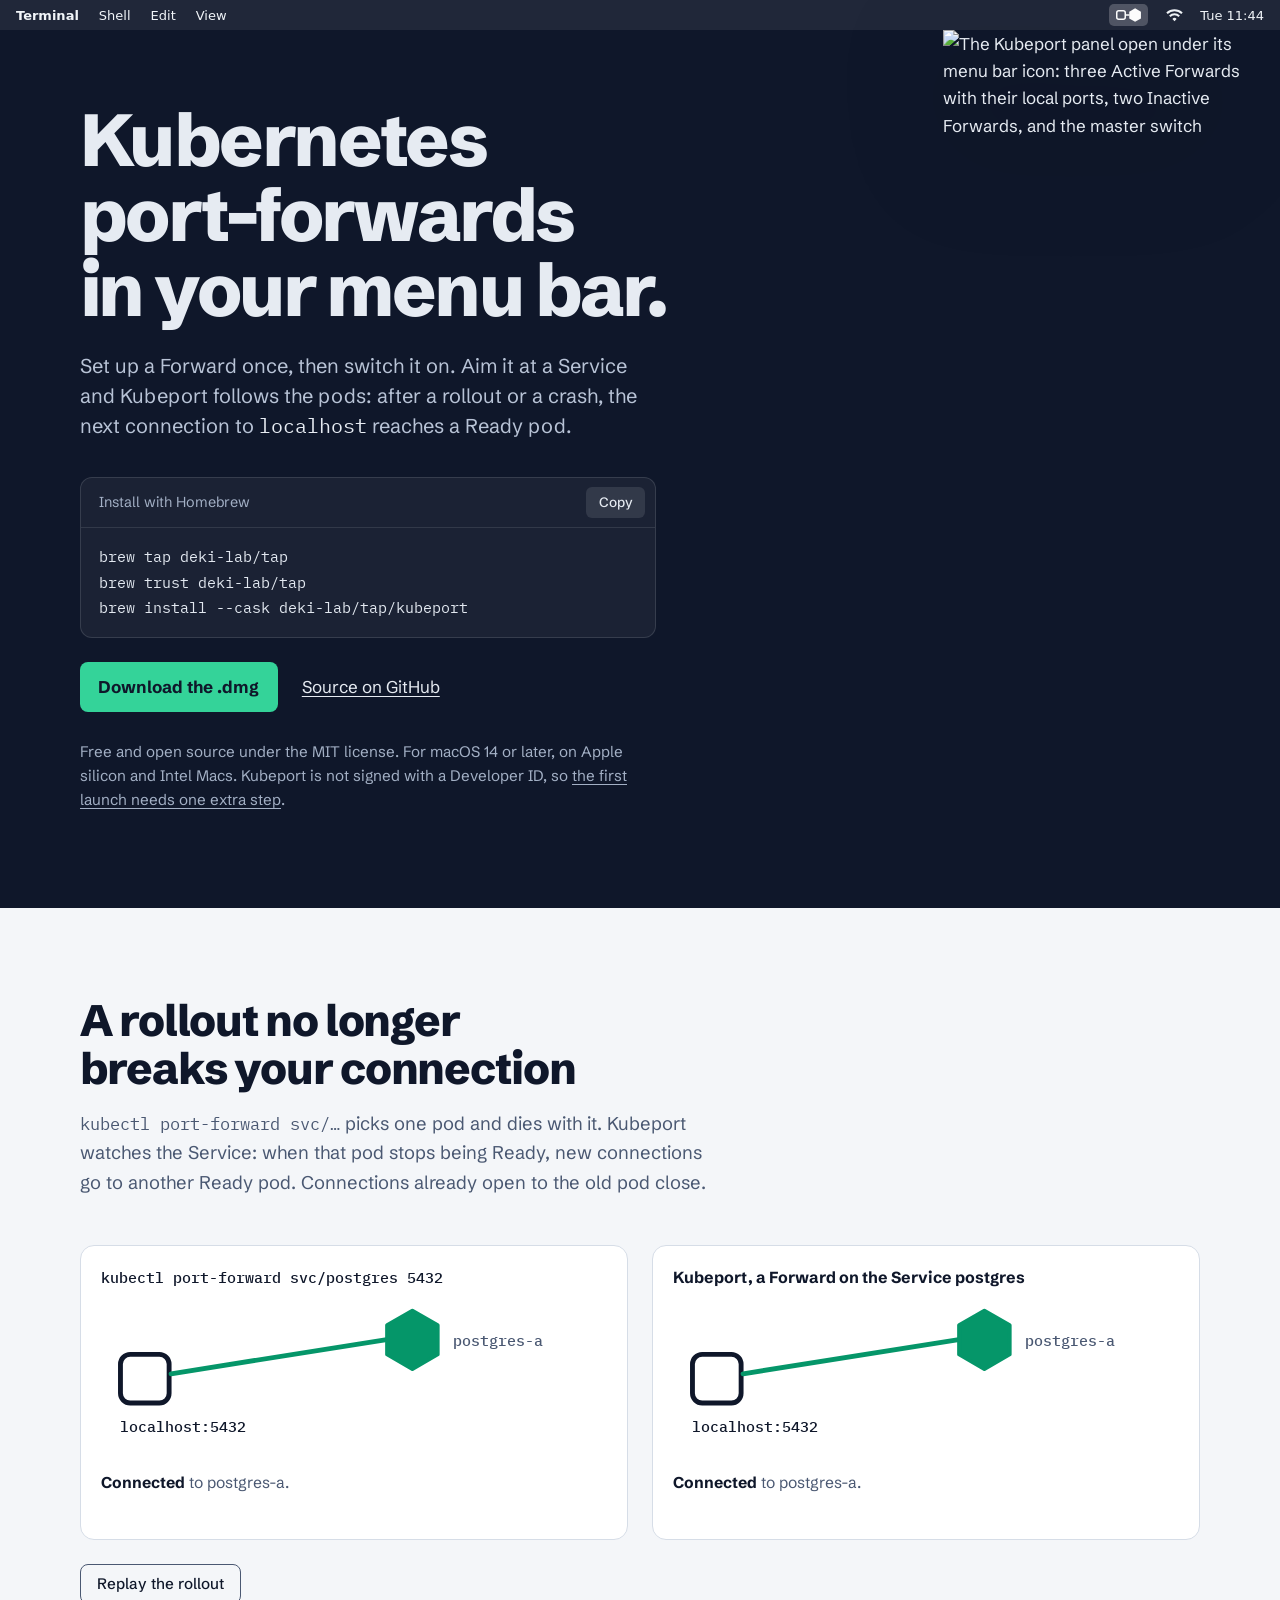
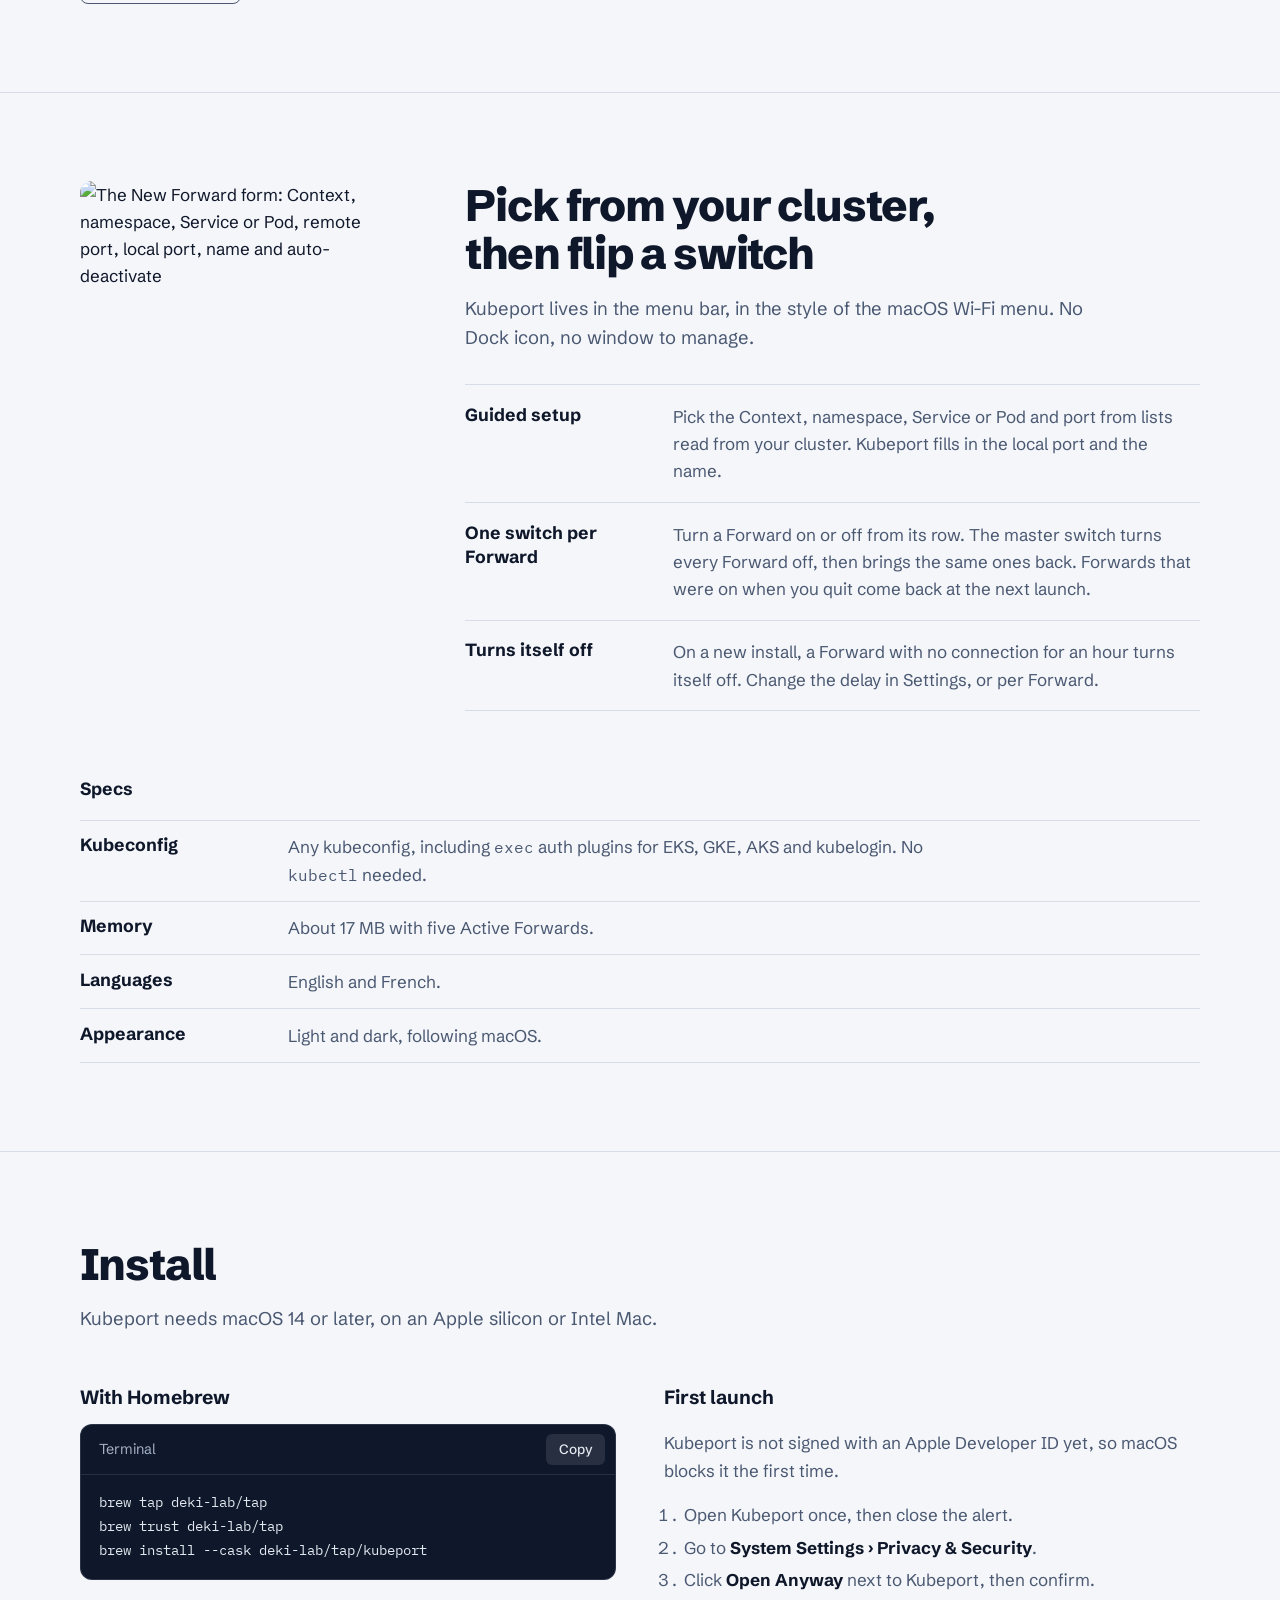
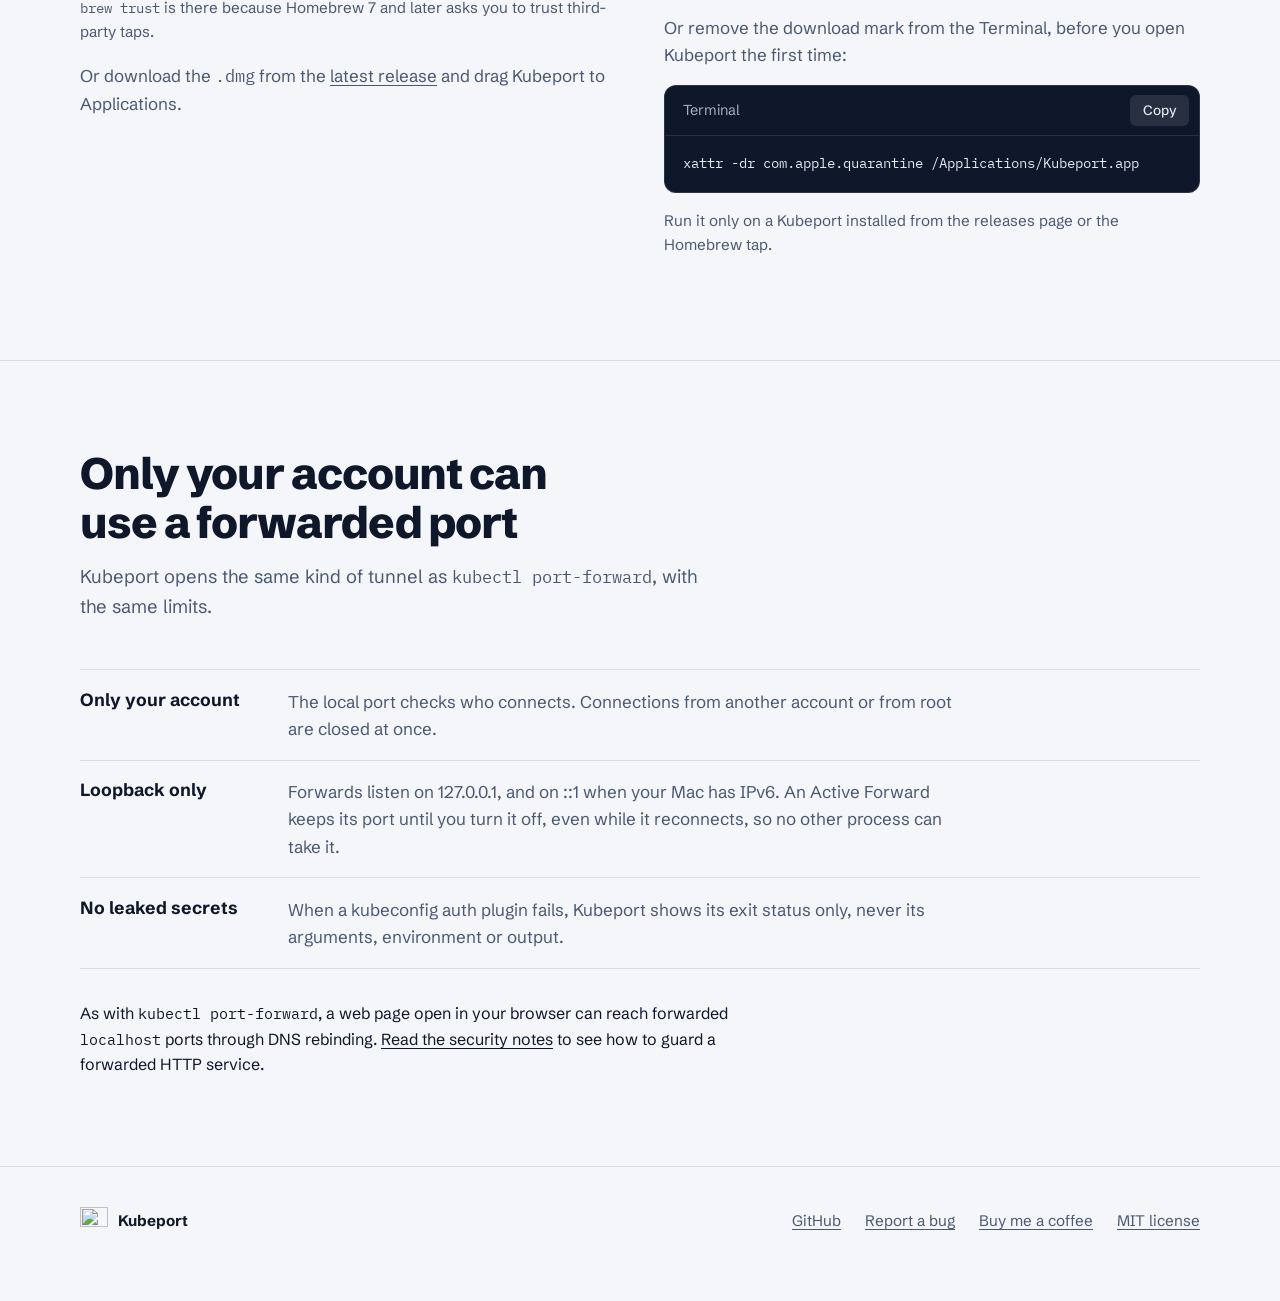
==== site/index.html @ f3df7047 "docs: add a GitHub Pages site that presents Kubeport site/index.html is a single static page: a Mac " ====
<!doctype html>
<html lang="en">
<head>
<meta charset="utf-8">
<meta name="viewport" content="width=device-width, initial-scale=1">
<title>Kubeport: Kubernetes port-forwards in your macOS menu bar</title>
<meta name="description" content="Kubernetes port-forwards from the macOS menu bar. Set up a Forward once, turn it on with a switch. It follows the pods behind a Service through rollouts and turns itself off when idle.">
<meta name="color-scheme" content="light dark">
<link rel="canonical" href="https://deki-lab.github.io/Kubeport/">
<meta property="og:type" content="website">
<meta property="og:title" content="Kubeport: Kubernetes port-forwards in your macOS menu bar">
<meta property="og:description" content="Set up a Forward once, turn it on with a switch. It follows the pods behind a Service through rollouts. Free and open source.">
<meta property="og:image" content="https://deki-lab.github.io/Kubeport/assets/panel.png">
<meta property="og:image:alt" content="The Kubeport panel with three Active Forwards">
<meta property="og:url" content="https://deki-lab.github.io/Kubeport/">
<meta name="twitter:card" content="summary">
<link rel="icon" href="assets/AppIcon.svg" type="image/svg+xml">
<link rel="preconnect" href="https://fonts.googleapis.com">
<link rel="preconnect" href="https://fonts.gstatic.com" crossorigin>
<link href="https://fonts.googleapis.com/css2?family=IBM+Plex+Mono:wght@400;500&family=Schibsted+Grotesk:wght@400;500;700;800&display=swap" rel="stylesheet">
<style>
:root {
  --navy: #0F172A;
  --navy-2: #1B2540;
  --paper: #F4F6F9;
  --surface: #FFFFFF;
  --ink: #0F172A;
  --muted: #4A5872;
  --line: #D6DDE7;
  --mint: #34D399;
  --ok: #059669;        /* connected, 3.8:1 on white */
  --focus: #047857;     /* focus ring on the light page */
  --amber: #A16207;
  --alert: #D1343A;
  --code-bg: #0F172A;
  --code-ink: #E2E8F0;
  --sans: "Schibsted Grotesk", system-ui, sans-serif;
  --mono: "IBM Plex Mono", ui-monospace, monospace;
  --system: -apple-system, BlinkMacSystemFont, "SF Pro Text", system-ui, sans-serif;
  color-scheme: light;
}
@media (prefers-color-scheme: dark) {
  :root {
    --paper: #0B1220;
    --surface: #131C30;
    --ink: #E6EBF2;
    --muted: #9AA8BE;
    --line: #26324A;
    --ok: #34D399;
    --focus: #34D399;
    --amber: #E3AE2D;
    --alert: #F26A6F;
    --code-bg: #060B16;
    color-scheme: dark;
  }
  /* The desktop stays a shade lighter than the page below it. */
  .desktop { background: var(--navy-2); }
}

* { box-sizing: border-box; }
html { -webkit-text-size-adjust: 100%; }
body {
  margin: 0;
  background: var(--paper);
  color: var(--ink);
  font: 400 1.0625rem/1.6 var(--sans);
}
img { max-width: 100%; height: auto; display: block; }
a { color: inherit; text-underline-offset: 0.18em; }
a:hover { text-decoration-thickness: 2px; }
:focus-visible { outline: 2px solid var(--focus); outline-offset: 3px; border-radius: 4px; }
.wrap { width: min(1120px, 100% - 2rem); margin-inline: auto; }
code, pre { font-family: var(--mono); }
.nowrap { white-space: nowrap; }
.sr { position: absolute; width: 1px; height: 1px; overflow: hidden; clip-path: inset(50%); white-space: nowrap; }

/* Hero: a Mac desktop in dark mode, with Kubeport open in the menu bar. */
.desktop {
  background: var(--navy);
  color: #E6EBF2;
  overflow: hidden;
}
.desktop :focus-visible { outline-color: var(--mint); }
.menubar {
  display: flex;
  justify-content: flex-end;
  align-items: center;
  gap: 1.1rem;
  height: 30px;
  padding-inline: 1rem;
  background: rgba(255, 255, 255, 0.07);
  font: 500 13px/1 var(--system);
  color: #F1F5F9;
}
.menubar .app { margin-right: auto; display: flex; gap: 1.25rem; }
.menubar .app b { font-weight: 700; }
.menubar svg { display: block; }
.menubar .open {
  background: rgba(255, 255, 255, 0.22);
  border-radius: 5px;
  padding: 3px 6px;
}
.hero {
  display: grid;
  grid-template-columns: minmax(0, 1fr) minmax(0, 340px);
  gap: 3rem;
  padding-block: 4.5rem 5rem;
  align-items: start;
}
.hero h1 {
  font-weight: 800;
  font-size: clamp(2.6rem, 6vw, 4.6rem);
  line-height: 1.02;
  letter-spacing: -0.035em;
  margin: 0 0 1.5rem;
  text-wrap: balance;
}
.hero .lede {
  text-wrap: pretty;
  font-size: 1.25rem;
  line-height: 1.5;
  color: #B8C3D6;
  max-width: 36rem;
  margin: 0 0 2.25rem;
}
.hero .lede code { color: #E6EBF2; }
.hero .panel {
  margin-top: -4.5rem; /* hangs from the menu bar */
  margin-right: calc((100vw - min(1120px, 100vw - 2rem)) / -2 + 1rem);
  justify-self: end;
  width: 321px;
  filter: drop-shadow(0 24px 48px rgba(0, 0, 0, 0.55));
}
.install {
  background: rgba(255, 255, 255, 0.05);
  border: 1px solid rgba(255, 255, 255, 0.12);
  border-radius: 12px;
  max-width: 36rem;
  color: var(--code-ink);
}
.install pre {
  margin: 0;
  padding: 1rem 1.1rem;
  font-size: 0.92rem;
  line-height: 1.75;
  overflow-x: auto;
}
.install .bar {
  display: flex;
  justify-content: space-between;
  align-items: center;
  padding: 0.55rem 0.6rem 0.55rem 1.1rem;
  border-bottom: 1px solid rgba(255, 255, 255, 0.1);
  font-size: 0.9rem;
  color: #A3B0C5;
}
button.copy {
  font: 500 0.85rem/1 var(--sans);
  color: #E6EBF2;
  background: rgba(255, 255, 255, 0.1);
  border: 0;
  border-radius: 6px;
  padding: 0.55rem 0.8rem;
  cursor: pointer;
}
button.copy:hover { background: rgba(255, 255, 255, 0.18); }
.actions { display: flex; flex-wrap: wrap; gap: 0.75rem 1.5rem; margin-top: 1.5rem; align-items: center; }
.button {
  display: inline-block;
  background: var(--mint);
  color: var(--navy);
  font-weight: 700;
  text-decoration: none;
  padding: 0.7rem 1.15rem;
  border-radius: 8px;
}
.button:hover { background: #5EE0B0; }
.hero .meta { color: #A3B0C5; font-size: 0.95rem; margin-top: 1.75rem; max-width: 36rem; }

/* Sections */
section { padding-block: 5.5rem; }
section + section { border-top: 1px solid var(--line); }
h2 {
  font-weight: 800;
  font-size: clamp(1.9rem, 3.6vw, 2.75rem);
  line-height: 1.1;
  letter-spacing: -0.025em;
  margin: 0 0 1rem;
  max-width: 22ch;
  text-wrap: balance;
}
.intro { text-wrap: pretty; color: var(--muted); font-size: 1.15rem; max-width: 40rem; margin: 0 0 3rem; }
.intro code, .note code, .facts code { font-size: 0.92em; }

/* Rollout: kubectl next to Kubeport, on the app icon's drawing. */
.lanes { display: grid; grid-template-columns: repeat(2, minmax(0, 1fr)); gap: 1.5rem; }
.lane {
  margin: 0;
  background: var(--surface);
  border: 1px solid var(--line);
  border-radius: 14px;
  padding: 1.25rem 1.25rem 1.1rem;
}
.lane h3 { margin: 0; font: 700 1rem/1.4 var(--sans); }
.lane h3 code { font: 500 0.95rem/1.4 var(--mono); }
.lane svg { display: block; width: 100%; max-width: 520px; height: auto; margin-block: 0.5rem; overflow: visible; }
.lane .status { margin: 0; min-height: 3.3em; font-size: 0.98rem; color: var(--muted); }
.lane .status strong { color: var(--ink); }
.machine { fill: none; stroke: var(--ink); stroke-width: 5; }
.link { stroke-width: 5; stroke-linecap: round; transition: stroke 400ms, opacity 400ms; }
.link.up { stroke: var(--ok); }
.link.wait { stroke: var(--amber); stroke-dasharray: 2 10; }
.link.down { stroke: var(--alert); stroke-dasharray: 2 10; }
.link.draw { stroke-dasharray: 400; stroke-dashoffset: 400; animation: draw 600ms ease-out forwards; }
@keyframes draw { to { stroke-dashoffset: 0; } }
.pod { transition: fill 500ms, stroke 500ms, opacity 600ms; stroke-width: 4; stroke-linejoin: round; }
.pod.ready { fill: var(--ok); stroke: var(--ok); }
.pod.dying { fill: none; stroke: var(--muted); stroke-dasharray: 6 6; }
.pod.starting { fill: none; stroke: var(--muted); stroke-dasharray: 3 6; }
.pod.gone { opacity: 0; }
.label { font: 500 15px var(--mono); fill: var(--muted); transition: opacity 400ms; }
.label.strong { fill: var(--ink); }
.hidden { opacity: 0; }
.replay {
  margin-top: 1.5rem;
  font: 500 0.95rem/1 var(--sans);
  color: var(--ink);
  background: none;
  border: 1px solid var(--muted);
  border-radius: 8px;
  padding: 0.7rem 1rem;
  cursor: pointer;
}
.replay:hover { background: var(--surface); }

/* Features: the form, three things to know, then the specs. */
.features { display: grid; grid-template-columns: minmax(0, 321px) minmax(0, 1fr); gap: 4rem; align-items: start; }
.features img { border-radius: 12px; }
.features .intro { margin-bottom: 2rem; }
.facts { margin: 0; border-top: 1px solid var(--line); }
.facts > div {
  display: grid;
  grid-template-columns: minmax(0, 11rem) minmax(0, 1fr);
  gap: 0.25rem 2rem;
  padding: 1.1rem 0;
  border-bottom: 1px solid var(--line);
}
.facts dt { font-weight: 700; font-size: 1.1rem; line-height: 1.4; }
.facts dd { margin: 0; color: var(--muted); max-width: 42rem; }
.specs { margin-top: 4rem; }
.specs .facts > div { padding-block: 0.8rem; }
.specs h3 { margin: 0 0 1rem; font-size: 1.1rem; }

/* Install */
.steps { display: grid; grid-template-columns: repeat(2, minmax(0, 1fr)); gap: 3rem; }
.steps h3 { font-size: 1.2rem; margin: 0 0 0.75rem; }
.steps p, .steps li { color: var(--muted); }
.steps b { color: var(--ink); font-weight: 700; }
.steps ol { padding-left: 1.25rem; margin: 0 0 1.25rem; }
.steps li { margin-bottom: 0.35rem; }
.steps .install { background: var(--code-bg); max-width: none; margin: 0 0 1rem; }
.steps .install pre { font-size: 0.88rem; line-height: 1.7; }
.note { font-size: 0.95rem; }

/* Security */
.security .note { margin: 2rem 0 0; max-width: 42rem; font-size: 1rem; }

footer { border-top: 1px solid var(--line); padding-block: 2.5rem 3rem; color: var(--muted); font-size: 0.95rem; }
footer .wrap { display: flex; flex-wrap: wrap; gap: 1rem 2rem; align-items: center; }
footer .brand { display: flex; align-items: center; gap: 0.6rem; color: var(--ink); font-weight: 700; margin-right: auto; }
footer nav { display: flex; flex-wrap: wrap; gap: 0.5rem 1.5rem; }

@media (min-width: 640px) {
  .hero h1 .keep { white-space: nowrap; }
}
@media (max-width: 860px) {
  .hero { grid-template-columns: minmax(0, 1fr); padding-block: 3rem 3.5rem; gap: 2.5rem; }
  .hero .panel { margin: 0 auto; justify-self: center; width: min(321px, 100%); }
  .menubar .app, .menubar .wifi { display: none; }
  .lanes, .steps { grid-template-columns: minmax(0, 1fr); }
  .features { grid-template-columns: minmax(0, 1fr); gap: 2.5rem; }
  .features img { max-width: min(321px, 100%); }
  section { padding-block: 4rem; }
}
@media (max-width: 560px) {
  .label { font-size: 21px; }  /* the drawing is scaled down to 58%: keep the text near 12 px */
  .install pre { font-size: 0.74rem; padding: 0.9rem; }
  .steps .install pre { font-size: 0.74rem; }
  .facts > div { grid-template-columns: minmax(0, 1fr); }
  .lane { padding-inline: 1rem; }
  .lane .status { min-height: 5em; }
}
@media (prefers-reduced-motion: reduce) {
  *, *::before, *::after { transition: none !important; animation: none !important; }
  .replay { display: none; }
}
</style>
</head>
<body>

<header class="desktop">
  <div class="menubar" aria-hidden="true">
    <span class="app"><b>Terminal</b><span>Shell</span><span>Edit</span><span>View</span></span>
    <span class="open">
      <svg width="27" height="16" viewBox="0 0 27 16"><rect x="1.75" y="3.75" width="8.5" height="8.5" rx="2" fill="none" stroke="#fff" stroke-width="1.5"/><path d="M10.25 8H14.5" stroke="#fff" stroke-width="1.5"/><polygon points="20.1,14.75 25.95,11.38 25.95,4.63 20.1,1.25 14.25,4.63 14.25,11.38" fill="#fff"/></svg>
    </span>
    <svg class="wifi" width="17" height="13" viewBox="0 0 17 13"><path d="M8.5 12.2 6.4 9.9a3 3 0 0 1 4.2 0Zm-4-4.3a5.8 5.8 0 0 1 8 0l1.4-1.5a7.9 7.9 0 0 0-10.8 0Zm-2.8-3a9.9 9.9 0 0 1 13.6 0L16.7 3.4a12 12 0 0 0-16.4 0Z" fill="#F1F5F9"/></svg>
    <span>Tue 11:44</span>
  </div>
  <div class="wrap hero">
    <div>
      <h1>Kubernetes <span class="keep">port-forwards</span> <span class="keep">in your menu bar.</span></h1>
      <p class="lede">Set up a Forward once, then switch it on. Aim it at a Service and Kubeport follows the pods: after a rollout or a crash, the next connection to <code>localhost</code> reaches a Ready pod.</p>
      <div class="install">
        <div class="bar"><span>Install with Homebrew</span><button class="copy" type="button" data-copy="brew" aria-label="Copy the Homebrew commands">Copy</button></div>
<pre id="brew" tabindex="0" aria-label="Homebrew commands">brew tap deki-lab/tap
brew trust deki-lab/tap
brew install --cask deki-lab/tap/kubeport</pre>
      </div>
      <div class="actions">
        <a class="button" href="https://github.com/deki-lab/Kubeport/releases/latest">Download the .dmg</a>
        <a href="https://github.com/deki-lab/Kubeport">Source on GitHub</a>
      </div>
      <p class="meta">Free and open source under the MIT license. For macOS 14 or later, on Apple silicon and Intel Macs. Kubeport is not signed with a Developer ID, so <a href="#first-launch">the first launch needs one extra step</a>.</p>
    </div>
    <img class="panel" src="assets/panel.png" width="321" height="286" alt="The Kubeport panel open under its menu bar icon: three Active Forwards with their local ports, two Inactive Forwards, and the master switch">
  </div>
</header>

<main>
  <section id="rollouts">
    <div class="wrap">
      <h2>A rollout no longer breaks your connection</h2>
      <p class="intro"><code>kubectl port-forward svc/…</code> picks one pod and dies with it. Kubeport watches the Service: when that pod stops being Ready, new connections go to another Ready pod. Connections already open to the old pod close.</p>
      <div class="lanes" id="lanes">
        <figure class="lane" data-lane="kubectl">
          <h3><code>kubectl port-forward svc/postgres 5432</code></h3>
          <svg viewBox="0 0 520 170" role="img" aria-label="kubectl: the connection breaks when its pod is replaced">
            <rect class="machine" x="20" y="60" width="50" height="50" rx="10"/>
            <text class="label strong" x="20" y="140">localhost:5432</text>
            <line class="link down hidden" data-el="link-a" x1="72" y1="80" x2="292" y2="45"/>
            <line class="link up hidden" data-el="link-b" x1="72" y1="90" x2="292" y2="125"/>
            <polygon class="pod dying gone" data-el="pod-a" points="320,15 346,30 346,60 320,75 294,60 294,30"/>
            <polygon class="pod ready" data-el="pod-b" points="320,95 346,110 346,140 320,155 294,140 294,110"/>
            <text class="label hidden" data-el="label-a" x="362" y="51">postgres-a</text>
            <text class="label" data-el="label-b" x="362" y="131">postgres-b</text>
          </svg>
          <p class="status" data-el="status"><strong>error: lost connection to pod.</strong> Run the command again.</p>
        </figure>
        <figure class="lane" data-lane="kubeport">
          <h3>Kubeport, a Forward on the Service postgres</h3>
          <svg viewBox="0 0 520 170" role="img" aria-label="Kubeport: new connections move to the new pod">
            <rect class="machine" x="20" y="60" width="50" height="50" rx="10"/>
            <text class="label strong" x="20" y="140">localhost:5432</text>
            <line class="link up hidden" data-el="link-a" x1="72" y1="80" x2="292" y2="45"/>
            <line class="link up" data-el="link-b" x1="72" y1="90" x2="292" y2="125"/>
            <polygon class="pod dying gone" data-el="pod-a" points="320,15 346,30 346,60 320,75 294,60 294,30"/>
            <polygon class="pod ready" data-el="pod-b" points="320,95 346,110 346,140 320,155 294,140 294,110"/>
            <text class="label hidden" data-el="label-a" x="362" y="51">postgres-a</text>
            <text class="label" data-el="label-b" x="362" y="131">postgres-b</text>
          </svg>
          <p class="status" data-el="status"><strong>Connected</strong> to postgres-b on the same port. Nothing to restart.</p>
        </figure>
      </div>
      <button class="replay" type="button" id="replay">Replay the rollout</button>
    </div>
  </section>

  <section id="features">
    <div class="wrap features">
      <img src="assets/new-forward.png" width="321" height="366" alt="The New Forward form: Context, namespace, Service or Pod, remote port, local port, name and auto-deactivate">
      <div>
        <h2>Pick from your cluster, then flip a switch</h2>
        <p class="intro">Kubeport lives in the menu bar, in the style of the macOS Wi-Fi menu. No Dock icon, no window to manage.</p>
        <dl class="facts">
          <div><dt>Guided setup</dt><dd>Pick the Context, namespace, Service or Pod and port from lists read from your cluster. Kubeport fills in the local port and the name.</dd></div>
          <div><dt>One switch per Forward</dt><dd>Turn a Forward on or off from its row. The master switch turns every Forward off, then brings the same ones back. Forwards that were on when you quit come back at the next launch.</dd></div>
          <div><dt>Turns itself off</dt><dd>On a new install, a Forward with no connection for an hour turns itself off. Change the delay in Settings, or per Forward.</dd></div>
        </dl>
      </div>
    </div>
    <div class="wrap specs">
      <h3>Specs</h3>
      <dl class="facts">
        <div><dt>Kubeconfig</dt><dd>Any kubeconfig, including <code>exec</code> auth plugins for EKS, GKE, AKS and kubelogin. No <code>kubectl</code> needed.</dd></div>
        <div><dt>Memory</dt><dd>About 17 MB with five Active Forwards.</dd></div>
        <div><dt>Languages</dt><dd>English and French.</dd></div>
        <div><dt>Appearance</dt><dd>Light and dark, following macOS.</dd></div>
      </dl>
    </div>
  </section>

  <section id="install">
    <div class="wrap">
      <h2>Install</h2>
      <p class="intro">Kubeport needs macOS 14 or later, on an Apple silicon or Intel Mac.</p>
      <div class="steps">
        <div>
          <h3>With Homebrew</h3>
          <div class="install">
            <div class="bar"><span>Terminal</span><button class="copy" type="button" data-copy="brew2" aria-label="Copy the Homebrew commands">Copy</button></div>
<pre id="brew2" tabindex="0" aria-label="Homebrew commands">brew tap deki-lab/tap
brew trust deki-lab/tap
brew install --cask deki-lab/tap/kubeport</pre>
          </div>
          <p class="note"><code>brew trust</code> is there because Homebrew 7 and later asks you to trust third-party taps.</p>
          <p>Or download the <code>.dmg</code> from the <a href="https://github.com/deki-lab/Kubeport/releases/latest">latest release</a> and drag Kubeport to Applications.</p>
        </div>
        <div id="first-launch">
          <h3>First launch</h3>
          <p>Kubeport is not signed with an Apple Developer ID yet, so macOS blocks it the first time.</p>
          <ol>
            <li>Open Kubeport once, then close the alert.</li>
            <li>Go to <b>System Settings › Privacy &amp; Security</b>.</li>
            <li>Click <b>Open Anyway</b> next to Kubeport, then confirm.</li>
          </ol>
          <p>Or remove the download mark from the Terminal, before you open Kubeport the first time:</p>
          <div class="install">
            <div class="bar"><span>Terminal</span><button class="copy" type="button" data-copy="xattr" aria-label="Copy the Terminal command">Copy</button></div>
<pre id="xattr" tabindex="0" aria-label="Terminal command">xattr -dr com.apple.quarantine /Applications/Kubeport.app</pre>
          </div>
          <p class="note">Run it only on a Kubeport installed from the releases page or the Homebrew tap.</p>
        </div>
      </div>
    </div>
  </section>

  <section id="security" class="security">
    <div class="wrap">
      <h2>Only your account can use a forwarded port</h2>
      <p class="intro">Kubeport opens the same kind of tunnel as <code>kubectl port-forward</code>, with the same limits.</p>
      <dl class="facts">
        <div><dt>Only your account</dt><dd>The local port checks who connects. Connections from another account or from root are closed at once.</dd></div>
        <div><dt>Loopback only</dt><dd>Forwards listen on 127.0.0.1, and on ::1 when your Mac has IPv6. An Active Forward keeps its port until you turn it off, even while it reconnects, so no other process can take it.</dd></div>
        <div><dt>No leaked secrets</dt><dd>When a kubeconfig auth plugin fails, Kubeport shows its exit status only, never its arguments, environment or output.</dd></div>
      </dl>
      <p class="note">As with <code>kubectl port-forward</code>, a web page open in your browser can reach forwarded <code>localhost</code> ports through DNS rebinding. <a href="https://github.com/deki-lab/Kubeport#security">Read the security notes</a> to see how to guard a forwarded HTTP service.</p>
    </div>
  </section>
</main>

<footer>
  <div class="wrap">
    <span class="brand"><img src="assets/AppIcon.svg" width="28" height="28" alt="">Kubeport</span>
    <nav>
      <a href="https://github.com/deki-lab/Kubeport">GitHub</a>
      <a href="https://github.com/deki-lab/Kubeport/issues">Report a bug</a>
      <a href="https://www.buymeacoffee.com/lideke">Buy me a coffee</a>
      <a href="https://github.com/deki-lab/Kubeport/blob/main/LICENSE">MIT license</a>
    </nav>
  </div>
</footer>

<p class="sr" id="copy-status" role="status"></p>

<script>
// Copy a command block. If the browser refuses, select the text so Cmd+C works.
const copyStatus = document.getElementById("copy-status");
document.querySelectorAll("button.copy").forEach((button) => {
  const label = button.textContent;
  button.addEventListener("click", async () => {
    const block = document.getElementById(button.dataset.copy);
    let message = "Copied";
    try {
      await navigator.clipboard.writeText(block.innerText);
    } catch {
      const range = document.createRange();
      range.selectNodeContents(block);
      const selection = getSelection();
      selection.removeAllRanges();
      selection.addRange(range);
      message = "Press ⌘C to copy";
    }
    button.textContent = message;
    copyStatus.textContent = message;
    setTimeout(() => { button.textContent = label; copyStatus.textContent = ""; }, 2500);
  });
});

// The rollout. The markup ships with the end state, so it reads without JavaScript
// and with reduced motion. Otherwise it resets, plays once when it scrolls into
// view, and plays again on Replay.
const lanes = [...document.querySelectorAll(".lane")].map((lane) => {
  const el = (name) => lane.querySelector(`[data-el="${name}"]`);
  return { kind: lane.dataset.lane, el };
});
const frame = (la, lb, pa, pb, ta, tb, status) => ({ la, lb, pa, pb, ta, tb, status });
const START = frame("link up", "link up hidden", "pod ready", "pod starting hidden", "label", "label hidden",
  "<strong>Connected</strong> to postgres-a.");
const ROLLOUT = frame("link up", "link up hidden", "pod dying", "pod starting", "label", "label",
  "Rollout: postgres-a is replaced by postgres-b.");
const KUBECTL_ERR = "<strong>error: lost connection to pod.</strong> Run the command again.";
const KUBEPORT_OK = "<strong>Connected</strong> to postgres-b on the same port. Nothing to restart.";
const FRAMES = {
  kubectl: [
    START,
    ROLLOUT,
    frame("link down", "link up hidden", "pod dying", "pod starting", "label", "label", KUBECTL_ERR),
    frame("link down", "link up hidden", "pod dying", "pod ready", "label", "label", KUBECTL_ERR),
    frame("link down hidden", "link up hidden", "pod dying gone", "pod ready", "label hidden", "label", KUBECTL_ERR),
  ],
  kubeport: [
    START,
    ROLLOUT,
    frame("link wait", "link up hidden", "pod dying", "pod starting", "label", "label",
      "<strong>postgres-a is not Ready.</strong> Its open connections close. Waiting for a Ready pod."),
    frame("link hidden", "link up draw", "pod dying", "pod ready", "label", "label", KUBEPORT_OK),
    frame("link hidden", "link up draw", "pod dying gone", "pod ready", "label hidden", "label", KUBEPORT_OK),
  ],
};

function render(index) {
  for (const { kind, el } of lanes) {
    const f = FRAMES[kind][index];
    el("link-a").setAttribute("class", f.la);
    el("link-b").setAttribute("class", f.lb);
    el("pod-a").setAttribute("class", f.pa);
    el("pod-b").setAttribute("class", f.pb);
    el("label-a").setAttribute("class", f.ta);
    el("label-b").setAttribute("class", f.tb);
    el("status").innerHTML = f.status;
  }
}

const reduced = matchMedia("(prefers-reduced-motion: reduce)").matches;
let timers = [];
function play() {
  timers.forEach(clearTimeout);
  render(0);
  timers = [1200, 2600, 4000, 5000].map((t, i) => setTimeout(() => render(i + 1), t));
}

if (!reduced) {
  render(0);
  document.getElementById("replay").addEventListener("click", play);
  new IntersectionObserver((entries, observer) => {
    if (entries.some((e) => e.isIntersecting)) {
      play();
      observer.disconnect();
    }
  }, { threshold: 0.4 }).observe(document.getElementById("lanes"));
}
</script>
</body>
</html>
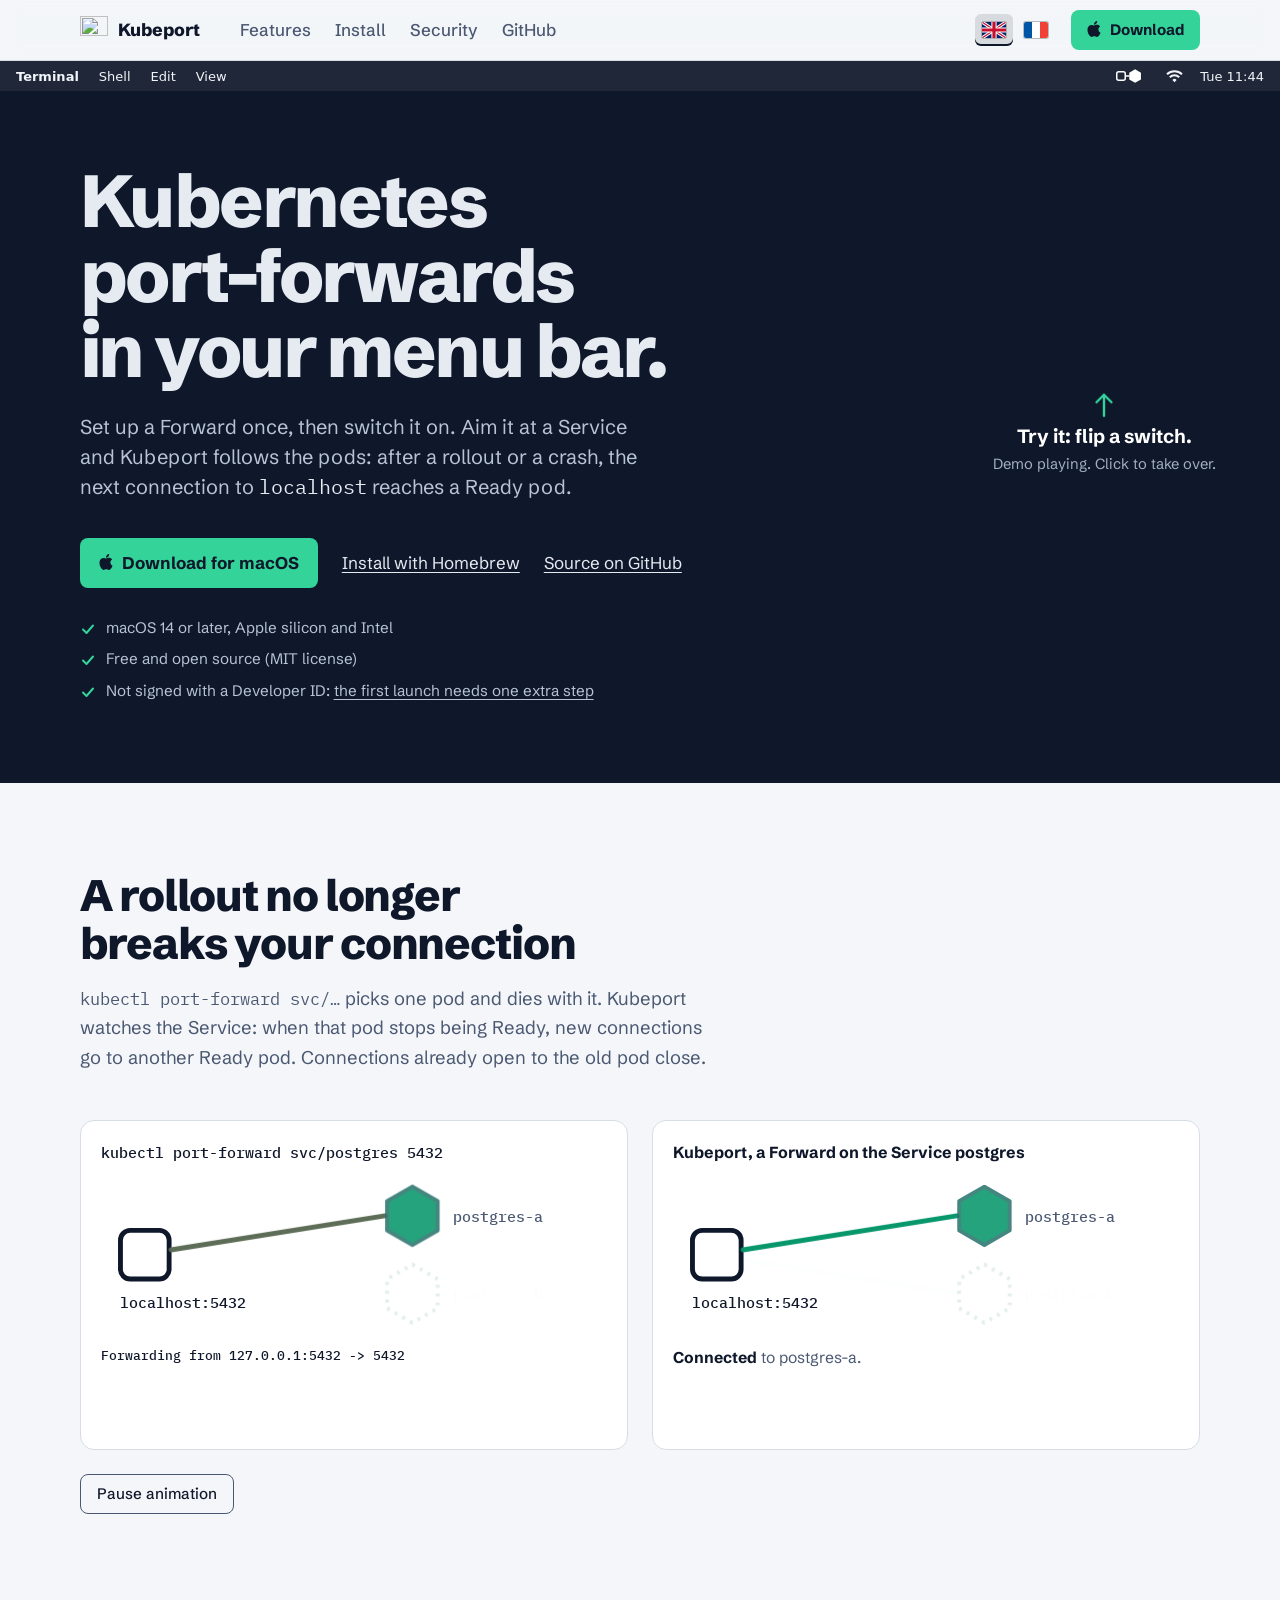
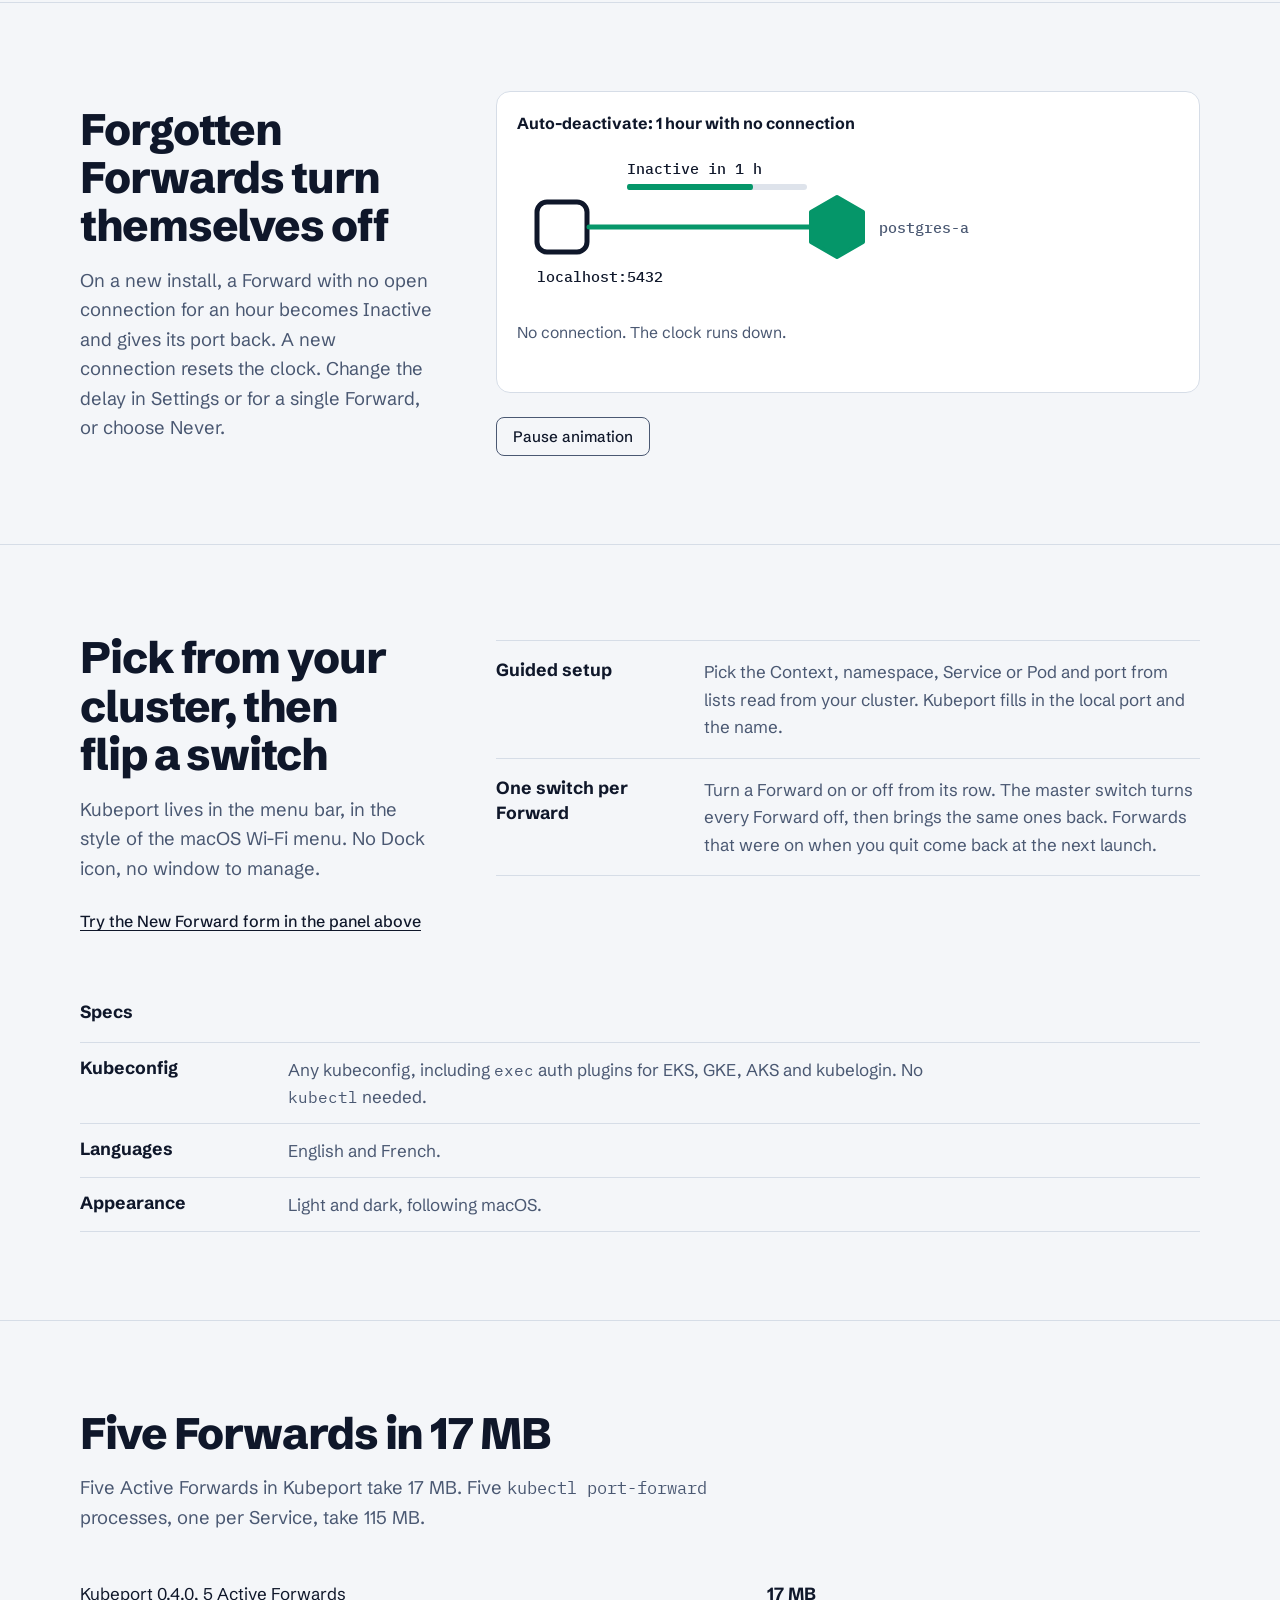
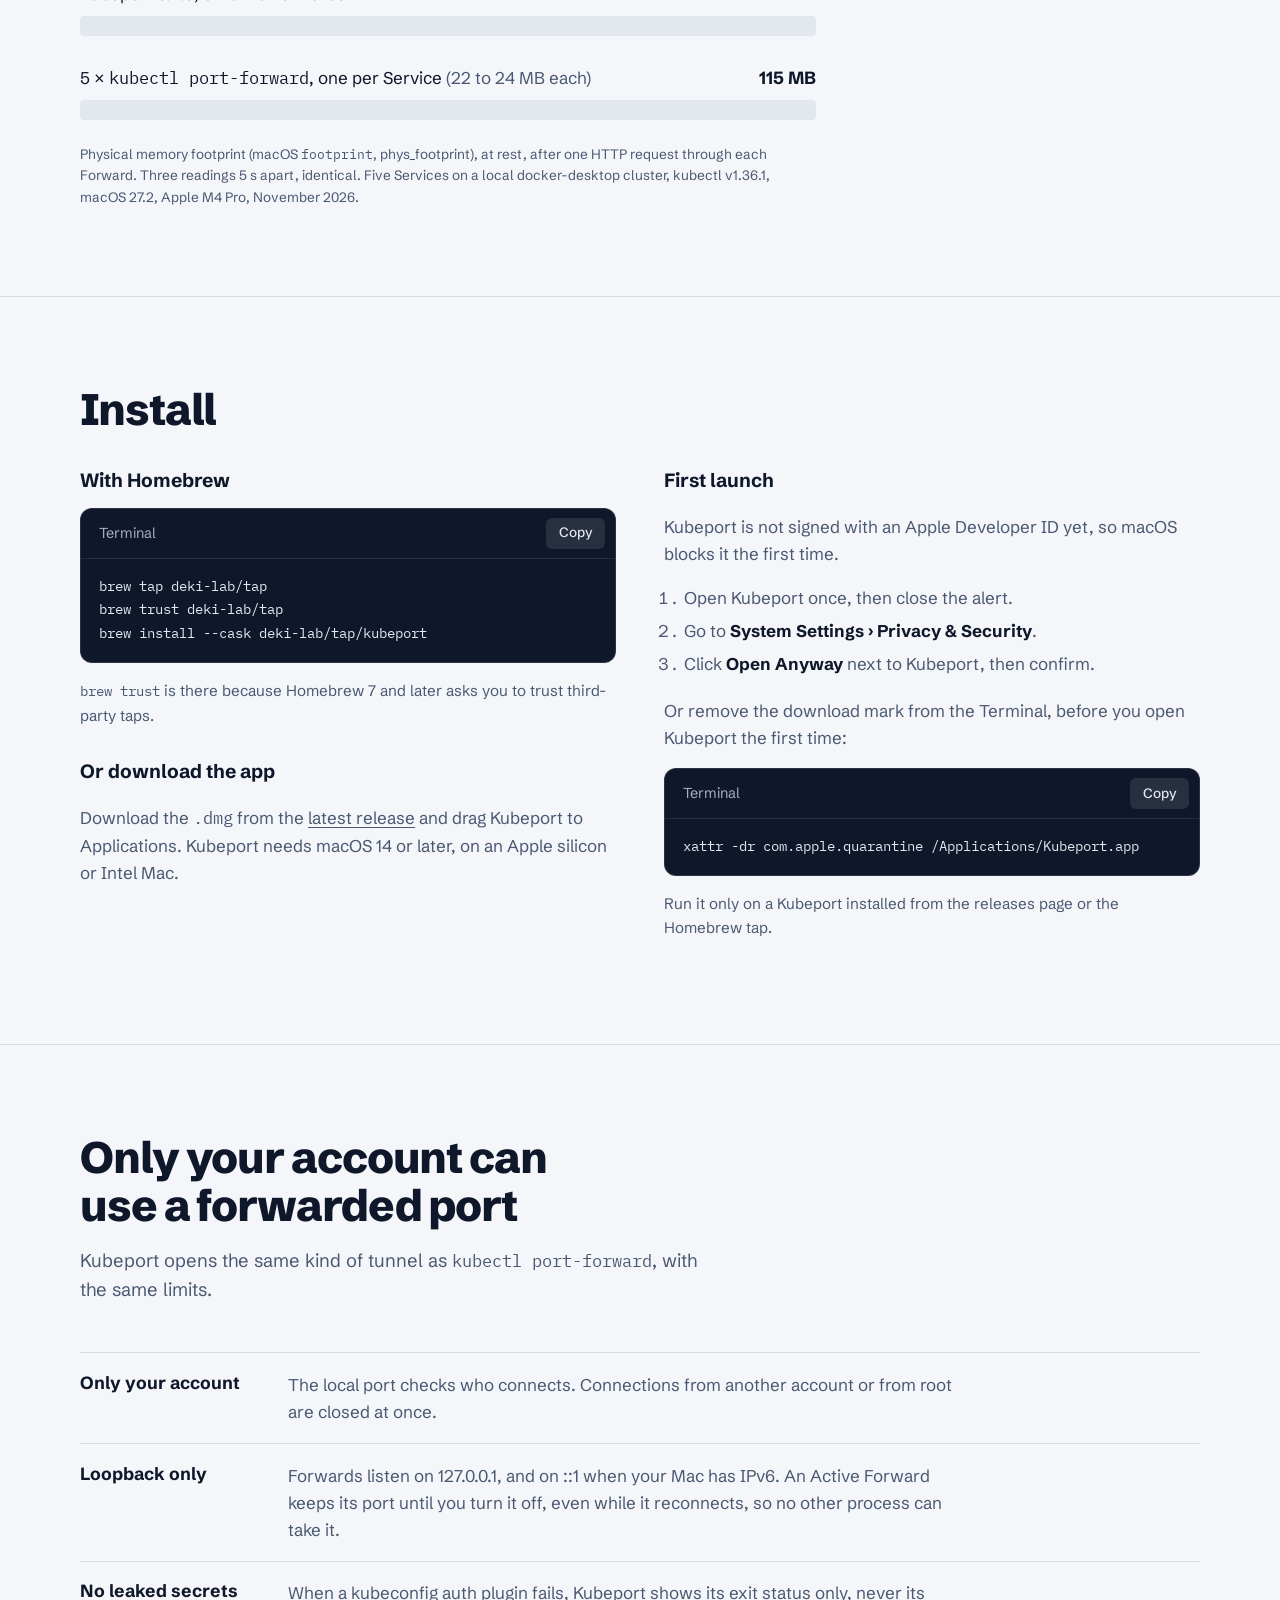
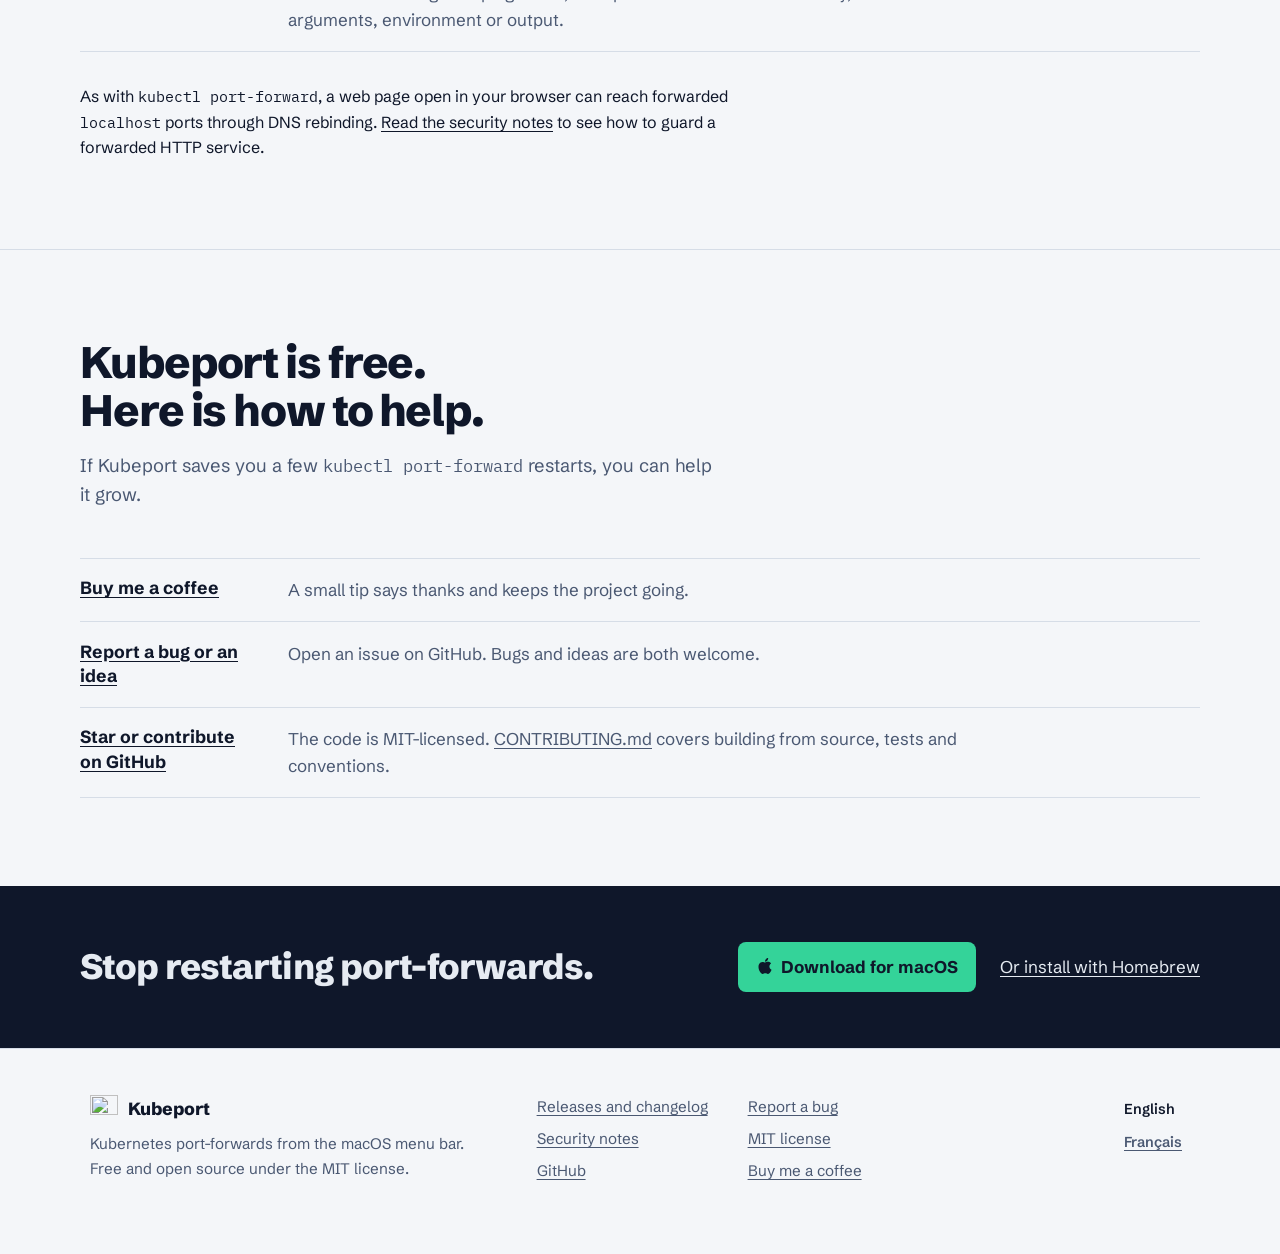
==== commit ceea6207: "docs: interactive, bilingual Kubeport site with rollout and idle demos The site now has English and " ====
--- a/site/index.html
+++ b/site/index.html
@@ -3,543 +3,31 @@
 <head>
 <meta charset="utf-8">
 <meta name="viewport" content="width=device-width, initial-scale=1">
-<title>Kubeport: Kubernetes port-forwards in your macOS menu bar</title>
-<meta name="description" content="Kubernetes port-forwards from the macOS menu bar. Set up a Forward once, turn it on with a switch. It follows the pods behind a Service through rollouts and turns itself off when idle.">
+<title>Kubeport</title>
+<meta name="description" content="Kubernetes port-forwards from the macOS menu bar.">
 <meta name="color-scheme" content="light dark">
-<link rel="canonical" href="https://deki-lab.github.io/Kubeport/">
-<meta property="og:type" content="website">
-<meta property="og:title" content="Kubeport: Kubernetes port-forwards in your macOS menu bar">
-<meta property="og:description" content="Set up a Forward once, turn it on with a switch. It follows the pods behind a Service through rollouts. Free and open source.">
-<meta property="og:image" content="https://deki-lab.github.io/Kubeport/assets/panel.png">
-<meta property="og:image:alt" content="The Kubeport panel with three Active Forwards">
-<meta property="og:url" content="https://deki-lab.github.io/Kubeport/">
-<meta name="twitter:card" content="summary">
+<meta http-equiv="refresh" content="0; url=en/">
+<link rel="canonical" href="https://deki-lab.github.io/Kubeport/en/">
+<link rel="alternate" hreflang="en" href="https://deki-lab.github.io/Kubeport/en/">
+<link rel="alternate" hreflang="fr" href="https://deki-lab.github.io/Kubeport/fr/">
+<link rel="alternate" hreflang="x-default" href="https://deki-lab.github.io/Kubeport/en/">
 <link rel="icon" href="assets/AppIcon.svg" type="image/svg+xml">
-<link rel="preconnect" href="https://fonts.googleapis.com">
-<link rel="preconnect" href="https://fonts.gstatic.com" crossorigin>
-<link href="https://fonts.googleapis.com/css2?family=IBM+Plex+Mono:wght@400;500&family=Schibsted+Grotesk:wght@400;500;700;800&display=swap" rel="stylesheet">
 <style>
-:root {
-  --navy: #0F172A;
-  --navy-2: #1B2540;
-  --paper: #F4F6F9;
-  --surface: #FFFFFF;
-  --ink: #0F172A;
-  --muted: #4A5872;
-  --line: #D6DDE7;
-  --mint: #34D399;
-  --ok: #059669;        /* connected, 3.8:1 on white */
-  --focus: #047857;     /* focus ring on the light page */
-  --amber: #A16207;
-  --alert: #D1343A;
-  --code-bg: #0F172A;
-  --code-ink: #E2E8F0;
-  --sans: "Schibsted Grotesk", system-ui, sans-serif;
-  --mono: "IBM Plex Mono", ui-monospace, monospace;
-  --system: -apple-system, BlinkMacSystemFont, "SF Pro Text", system-ui, sans-serif;
-  color-scheme: light;
-}
-@media (prefers-color-scheme: dark) {
-  :root {
-    --paper: #0B1220;
-    --surface: #131C30;
-    --ink: #E6EBF2;
-    --muted: #9AA8BE;
-    --line: #26324A;
-    --ok: #34D399;
-    --focus: #34D399;
-    --amber: #E3AE2D;
-    --alert: #F26A6F;
-    --code-bg: #060B16;
-    color-scheme: dark;
-  }
-  /* The desktop stays a shade lighter than the page below it. */
-  .desktop { background: var(--navy-2); }
-}
-
-* { box-sizing: border-box; }
-html { -webkit-text-size-adjust: 100%; }
-body {
-  margin: 0;
-  background: var(--paper);
-  color: var(--ink);
-  font: 400 1.0625rem/1.6 var(--sans);
-}
-img { max-width: 100%; height: auto; display: block; }
+body { margin: 0; min-height: 100vh; display: grid; place-items: center; font: 1.1rem/1.6 system-ui, sans-serif; background: #F4F6F9; color: #0F172A; }
+@media (prefers-color-scheme: dark) { body { background: #0B1220; color: #E6EBF2; } }
+main { padding: 2rem; text-align: center; }
+img { width: 56px; height: 56px; }
 a { color: inherit; text-underline-offset: 0.18em; }
-a:hover { text-decoration-thickness: 2px; }
-:focus-visible { outline: 2px solid var(--focus); outline-offset: 3px; border-radius: 4px; }
-.wrap { width: min(1120px, 100% - 2rem); margin-inline: auto; }
-code, pre { font-family: var(--mono); }
-.nowrap { white-space: nowrap; }
-.sr { position: absolute; width: 1px; height: 1px; overflow: hidden; clip-path: inset(50%); white-space: nowrap; }
-
-/* Hero: a Mac desktop in dark mode, with Kubeport open in the menu bar. */
-.desktop {
-  background: var(--navy);
-  color: #E6EBF2;
-  overflow: hidden;
-}
-.desktop :focus-visible { outline-color: var(--mint); }
-.menubar {
-  display: flex;
-  justify-content: flex-end;
-  align-items: center;
-  gap: 1.1rem;
-  height: 30px;
-  padding-inline: 1rem;
-  background: rgba(255, 255, 255, 0.07);
-  font: 500 13px/1 var(--system);
-  color: #F1F5F9;
-}
-.menubar .app { margin-right: auto; display: flex; gap: 1.25rem; }
-.menubar .app b { font-weight: 700; }
-.menubar svg { display: block; }
-.menubar .open {
-  background: rgba(255, 255, 255, 0.22);
-  border-radius: 5px;
-  padding: 3px 6px;
-}
-.hero {
-  display: grid;
-  grid-template-columns: minmax(0, 1fr) minmax(0, 340px);
-  gap: 3rem;
-  padding-block: 4.5rem 5rem;
-  align-items: start;
-}
-.hero h1 {
-  font-weight: 800;
-  font-size: clamp(2.6rem, 6vw, 4.6rem);
-  line-height: 1.02;
-  letter-spacing: -0.035em;
-  margin: 0 0 1.5rem;
-  text-wrap: balance;
-}
-.hero .lede {
-  text-wrap: pretty;
-  font-size: 1.25rem;
-  line-height: 1.5;
-  color: #B8C3D6;
-  max-width: 36rem;
-  margin: 0 0 2.25rem;
-}
-.hero .lede code { color: #E6EBF2; }
-.hero .panel {
-  margin-top: -4.5rem; /* hangs from the menu bar */
-  margin-right: calc((100vw - min(1120px, 100vw - 2rem)) / -2 + 1rem);
-  justify-self: end;
-  width: 321px;
-  filter: drop-shadow(0 24px 48px rgba(0, 0, 0, 0.55));
-}
-.install {
-  background: rgba(255, 255, 255, 0.05);
-  border: 1px solid rgba(255, 255, 255, 0.12);
-  border-radius: 12px;
-  max-width: 36rem;
-  color: var(--code-ink);
-}
-.install pre {
-  margin: 0;
-  padding: 1rem 1.1rem;
-  font-size: 0.92rem;
-  line-height: 1.75;
-  overflow-x: auto;
-}
-.install .bar {
-  display: flex;
-  justify-content: space-between;
-  align-items: center;
-  padding: 0.55rem 0.6rem 0.55rem 1.1rem;
-  border-bottom: 1px solid rgba(255, 255, 255, 0.1);
-  font-size: 0.9rem;
-  color: #A3B0C5;
-}
-button.copy {
-  font: 500 0.85rem/1 var(--sans);
-  color: #E6EBF2;
-  background: rgba(255, 255, 255, 0.1);
-  border: 0;
-  border-radius: 6px;
-  padding: 0.55rem 0.8rem;
-  cursor: pointer;
-}
-button.copy:hover { background: rgba(255, 255, 255, 0.18); }
-.actions { display: flex; flex-wrap: wrap; gap: 0.75rem 1.5rem; margin-top: 1.5rem; align-items: center; }
-.button {
-  display: inline-block;
-  background: var(--mint);
-  color: var(--navy);
-  font-weight: 700;
-  text-decoration: none;
-  padding: 0.7rem 1.15rem;
-  border-radius: 8px;
-}
-.button:hover { background: #5EE0B0; }
-.hero .meta { color: #A3B0C5; font-size: 0.95rem; margin-top: 1.75rem; max-width: 36rem; }
-
-/* Sections */
-section { padding-block: 5.5rem; }
-section + section { border-top: 1px solid var(--line); }
-h2 {
-  font-weight: 800;
-  font-size: clamp(1.9rem, 3.6vw, 2.75rem);
-  line-height: 1.1;
-  letter-spacing: -0.025em;
-  margin: 0 0 1rem;
-  max-width: 22ch;
-  text-wrap: balance;
-}
-.intro { text-wrap: pretty; color: var(--muted); font-size: 1.15rem; max-width: 40rem; margin: 0 0 3rem; }
-.intro code, .note code, .facts code { font-size: 0.92em; }
-
-/* Rollout: kubectl next to Kubeport, on the app icon's drawing. */
-.lanes { display: grid; grid-template-columns: repeat(2, minmax(0, 1fr)); gap: 1.5rem; }
-.lane {
-  margin: 0;
-  background: var(--surface);
-  border: 1px solid var(--line);
-  border-radius: 14px;
-  padding: 1.25rem 1.25rem 1.1rem;
-}
-.lane h3 { margin: 0; font: 700 1rem/1.4 var(--sans); }
-.lane h3 code { font: 500 0.95rem/1.4 var(--mono); }
-.lane svg { display: block; width: 100%; max-width: 520px; height: auto; margin-block: 0.5rem; overflow: visible; }
-.lane .status { margin: 0; min-height: 3.3em; font-size: 0.98rem; color: var(--muted); }
-.lane .status strong { color: var(--ink); }
-.machine { fill: none; stroke: var(--ink); stroke-width: 5; }
-.link { stroke-width: 5; stroke-linecap: round; transition: stroke 400ms, opacity 400ms; }
-.link.up { stroke: var(--ok); }
-.link.wait { stroke: var(--amber); stroke-dasharray: 2 10; }
-.link.down { stroke: var(--alert); stroke-dasharray: 2 10; }
-.link.draw { stroke-dasharray: 400; stroke-dashoffset: 400; animation: draw 600ms ease-out forwards; }
-@keyframes draw { to { stroke-dashoffset: 0; } }
-.pod { transition: fill 500ms, stroke 500ms, opacity 600ms; stroke-width: 4; stroke-linejoin: round; }
-.pod.ready { fill: var(--ok); stroke: var(--ok); }
-.pod.dying { fill: none; stroke: var(--muted); stroke-dasharray: 6 6; }
-.pod.starting { fill: none; stroke: var(--muted); stroke-dasharray: 3 6; }
-.pod.gone { opacity: 0; }
-.label { font: 500 15px var(--mono); fill: var(--muted); transition: opacity 400ms; }
-.label.strong { fill: var(--ink); }
-.hidden { opacity: 0; }
-.replay {
-  margin-top: 1.5rem;
-  font: 500 0.95rem/1 var(--sans);
-  color: var(--ink);
-  background: none;
-  border: 1px solid var(--muted);
-  border-radius: 8px;
-  padding: 0.7rem 1rem;
-  cursor: pointer;
-}
-.replay:hover { background: var(--surface); }
-
-/* Features: the form, three things to know, then the specs. */
-.features { display: grid; grid-template-columns: minmax(0, 321px) minmax(0, 1fr); gap: 4rem; align-items: start; }
-.features img { border-radius: 12px; }
-.features .intro { margin-bottom: 2rem; }
-.facts { margin: 0; border-top: 1px solid var(--line); }
-.facts > div {
-  display: grid;
-  grid-template-columns: minmax(0, 11rem) minmax(0, 1fr);
-  gap: 0.25rem 2rem;
-  padding: 1.1rem 0;
-  border-bottom: 1px solid var(--line);
-}
-.facts dt { font-weight: 700; font-size: 1.1rem; line-height: 1.4; }
-.facts dd { margin: 0; color: var(--muted); max-width: 42rem; }
-.specs { margin-top: 4rem; }
-.specs .facts > div { padding-block: 0.8rem; }
-.specs h3 { margin: 0 0 1rem; font-size: 1.1rem; }
-
-/* Install */
-.steps { display: grid; grid-template-columns: repeat(2, minmax(0, 1fr)); gap: 3rem; }
-.steps h3 { font-size: 1.2rem; margin: 0 0 0.75rem; }
-.steps p, .steps li { color: var(--muted); }
-.steps b { color: var(--ink); font-weight: 700; }
-.steps ol { padding-left: 1.25rem; margin: 0 0 1.25rem; }
-.steps li { margin-bottom: 0.35rem; }
-.steps .install { background: var(--code-bg); max-width: none; margin: 0 0 1rem; }
-.steps .install pre { font-size: 0.88rem; line-height: 1.7; }
-.note { font-size: 0.95rem; }
-
-/* Security */
-.security .note { margin: 2rem 0 0; max-width: 42rem; font-size: 1rem; }
-
-footer { border-top: 1px solid var(--line); padding-block: 2.5rem 3rem; color: var(--muted); font-size: 0.95rem; }
-footer .wrap { display: flex; flex-wrap: wrap; gap: 1rem 2rem; align-items: center; }
-footer .brand { display: flex; align-items: center; gap: 0.6rem; color: var(--ink); font-weight: 700; margin-right: auto; }
-footer nav { display: flex; flex-wrap: wrap; gap: 0.5rem 1.5rem; }
-
-@media (min-width: 640px) {
-  .hero h1 .keep { white-space: nowrap; }
-}
-@media (max-width: 860px) {
-  .hero { grid-template-columns: minmax(0, 1fr); padding-block: 3rem 3.5rem; gap: 2.5rem; }
-  .hero .panel { margin: 0 auto; justify-self: center; width: min(321px, 100%); }
-  .menubar .app, .menubar .wifi { display: none; }
-  .lanes, .steps { grid-template-columns: minmax(0, 1fr); }
-  .features { grid-template-columns: minmax(0, 1fr); gap: 2.5rem; }
-  .features img { max-width: min(321px, 100%); }
-  section { padding-block: 4rem; }
-}
-@media (max-width: 560px) {
-  .label { font-size: 21px; }  /* the drawing is scaled down to 58%: keep the text near 12 px */
-  .install pre { font-size: 0.74rem; padding: 0.9rem; }
-  .steps .install pre { font-size: 0.74rem; }
-  .facts > div { grid-template-columns: minmax(0, 1fr); }
-  .lane { padding-inline: 1rem; }
-  .lane .status { min-height: 5em; }
-}
-@media (prefers-reduced-motion: reduce) {
-  *, *::before, *::after { transition: none !important; animation: none !important; }
-  .replay { display: none; }
-}
+a:focus-visible { outline: 2px solid #34D399; outline-offset: 3px; }
+p { margin: 0.5rem 0; }
 </style>
 </head>
 <body>
-
-<header class="desktop">
-  <div class="menubar" aria-hidden="true">
-    <span class="app"><b>Terminal</b><span>Shell</span><span>Edit</span><span>View</span></span>
-    <span class="open">
-      <svg width="27" height="16" viewBox="0 0 27 16"><rect x="1.75" y="3.75" width="8.5" height="8.5" rx="2" fill="none" stroke="#fff" stroke-width="1.5"/><path d="M10.25 8H14.5" stroke="#fff" stroke-width="1.5"/><polygon points="20.1,14.75 25.95,11.38 25.95,4.63 20.1,1.25 14.25,4.63 14.25,11.38" fill="#fff"/></svg>
-    </span>
-    <svg class="wifi" width="17" height="13" viewBox="0 0 17 13"><path d="M8.5 12.2 6.4 9.9a3 3 0 0 1 4.2 0Zm-4-4.3a5.8 5.8 0 0 1 8 0l1.4-1.5a7.9 7.9 0 0 0-10.8 0Zm-2.8-3a9.9 9.9 0 0 1 13.6 0L16.7 3.4a12 12 0 0 0-16.4 0Z" fill="#F1F5F9"/></svg>
-    <span>Tue 11:44</span>
-  </div>
-  <div class="wrap hero">
-    <div>
-      <h1>Kubernetes <span class="keep">port-forwards</span> <span class="keep">in your menu bar.</span></h1>
-      <p class="lede">Set up a Forward once, then switch it on. Aim it at a Service and Kubeport follows the pods: after a rollout or a crash, the next connection to <code>localhost</code> reaches a Ready pod.</p>
-      <div class="install">
-        <div class="bar"><span>Install with Homebrew</span><button class="copy" type="button" data-copy="brew" aria-label="Copy the Homebrew commands">Copy</button></div>
-<pre id="brew" tabindex="0" aria-label="Homebrew commands">brew tap deki-lab/tap
-brew trust deki-lab/tap
-brew install --cask deki-lab/tap/kubeport</pre>
-      </div>
-      <div class="actions">
-        <a class="button" href="https://github.com/deki-lab/Kubeport/releases/latest">Download the .dmg</a>
-        <a href="https://github.com/deki-lab/Kubeport">Source on GitHub</a>
-      </div>
-      <p class="meta">Free and open source under the MIT license. For macOS 14 or later, on Apple silicon and Intel Macs. Kubeport is not signed with a Developer ID, so <a href="#first-launch">the first launch needs one extra step</a>.</p>
-    </div>
-    <img class="panel" src="assets/panel.png" width="321" height="286" alt="The Kubeport panel open under its menu bar icon: three Active Forwards with their local ports, two Inactive Forwards, and the master switch">
-  </div>
-</header>
-
 <main>
-  <section id="rollouts">
-    <div class="wrap">
-      <h2>A rollout no longer breaks your connection</h2>
-      <p class="intro"><code>kubectl port-forward svc/…</code> picks one pod and dies with it. Kubeport watches the Service: when that pod stops being Ready, new connections go to another Ready pod. Connections already open to the old pod close.</p>
-      <div class="lanes" id="lanes">
-        <figure class="lane" data-lane="kubectl">
-          <h3><code>kubectl port-forward svc/postgres 5432</code></h3>
-          <svg viewBox="0 0 520 170" role="img" aria-label="kubectl: the connection breaks when its pod is replaced">
-            <rect class="machine" x="20" y="60" width="50" height="50" rx="10"/>
-            <text class="label strong" x="20" y="140">localhost:5432</text>
-            <line class="link down hidden" data-el="link-a" x1="72" y1="80" x2="292" y2="45"/>
-            <line class="link up hidden" data-el="link-b" x1="72" y1="90" x2="292" y2="125"/>
-            <polygon class="pod dying gone" data-el="pod-a" points="320,15 346,30 346,60 320,75 294,60 294,30"/>
-            <polygon class="pod ready" data-el="pod-b" points="320,95 346,110 346,140 320,155 294,140 294,110"/>
-            <text class="label hidden" data-el="label-a" x="362" y="51">postgres-a</text>
-            <text class="label" data-el="label-b" x="362" y="131">postgres-b</text>
-          </svg>
-          <p class="status" data-el="status"><strong>error: lost connection to pod.</strong> Run the command again.</p>
-        </figure>
-        <figure class="lane" data-lane="kubeport">
-          <h3>Kubeport, a Forward on the Service postgres</h3>
-          <svg viewBox="0 0 520 170" role="img" aria-label="Kubeport: new connections move to the new pod">
-            <rect class="machine" x="20" y="60" width="50" height="50" rx="10"/>
-            <text class="label strong" x="20" y="140">localhost:5432</text>
-            <line class="link up hidden" data-el="link-a" x1="72" y1="80" x2="292" y2="45"/>
-            <line class="link up" data-el="link-b" x1="72" y1="90" x2="292" y2="125"/>
-            <polygon class="pod dying gone" data-el="pod-a" points="320,15 346,30 346,60 320,75 294,60 294,30"/>
-            <polygon class="pod ready" data-el="pod-b" points="320,95 346,110 346,140 320,155 294,140 294,110"/>
-            <text class="label hidden" data-el="label-a" x="362" y="51">postgres-a</text>
-            <text class="label" data-el="label-b" x="362" y="131">postgres-b</text>
-          </svg>
-          <p class="status" data-el="status"><strong>Connected</strong> to postgres-b on the same port. Nothing to restart.</p>
-        </figure>
-      </div>
-      <button class="replay" type="button" id="replay">Replay the rollout</button>
-    </div>
-  </section>
-
-  <section id="features">
-    <div class="wrap features">
-      <img src="assets/new-forward.png" width="321" height="366" alt="The New Forward form: Context, namespace, Service or Pod, remote port, local port, name and auto-deactivate">
-      <div>
-        <h2>Pick from your cluster, then flip a switch</h2>
-        <p class="intro">Kubeport lives in the menu bar, in the style of the macOS Wi-Fi menu. No Dock icon, no window to manage.</p>
-        <dl class="facts">
-          <div><dt>Guided setup</dt><dd>Pick the Context, namespace, Service or Pod and port from lists read from your cluster. Kubeport fills in the local port and the name.</dd></div>
-          <div><dt>One switch per Forward</dt><dd>Turn a Forward on or off from its row. The master switch turns every Forward off, then brings the same ones back. Forwards that were on when you quit come back at the next launch.</dd></div>
-          <div><dt>Turns itself off</dt><dd>On a new install, a Forward with no connection for an hour turns itself off. Change the delay in Settings, or per Forward.</dd></div>
-        </dl>
-      </div>
-    </div>
-    <div class="wrap specs">
-      <h3>Specs</h3>
-      <dl class="facts">
-        <div><dt>Kubeconfig</dt><dd>Any kubeconfig, including <code>exec</code> auth plugins for EKS, GKE, AKS and kubelogin. No <code>kubectl</code> needed.</dd></div>
-        <div><dt>Memory</dt><dd>About 17 MB with five Active Forwards.</dd></div>
-        <div><dt>Languages</dt><dd>English and French.</dd></div>
-        <div><dt>Appearance</dt><dd>Light and dark, following macOS.</dd></div>
-      </dl>
-    </div>
-  </section>
-
-  <section id="install">
-    <div class="wrap">
-      <h2>Install</h2>
-      <p class="intro">Kubeport needs macOS 14 or later, on an Apple silicon or Intel Mac.</p>
-      <div class="steps">
-        <div>
-          <h3>With Homebrew</h3>
-          <div class="install">
-            <div class="bar"><span>Terminal</span><button class="copy" type="button" data-copy="brew2" aria-label="Copy the Homebrew commands">Copy</button></div>
-<pre id="brew2" tabindex="0" aria-label="Homebrew commands">brew tap deki-lab/tap
-brew trust deki-lab/tap
-brew install --cask deki-lab/tap/kubeport</pre>
-          </div>
-          <p class="note"><code>brew trust</code> is there because Homebrew 7 and later asks you to trust third-party taps.</p>
-          <p>Or download the <code>.dmg</code> from the <a href="https://github.com/deki-lab/Kubeport/releases/latest">latest release</a> and drag Kubeport to Applications.</p>
-        </div>
-        <div id="first-launch">
-          <h3>First launch</h3>
-          <p>Kubeport is not signed with an Apple Developer ID yet, so macOS blocks it the first time.</p>
-          <ol>
-            <li>Open Kubeport once, then close the alert.</li>
-            <li>Go to <b>System Settings › Privacy &amp; Security</b>.</li>
-            <li>Click <b>Open Anyway</b> next to Kubeport, then confirm.</li>
-          </ol>
-          <p>Or remove the download mark from the Terminal, before you open Kubeport the first time:</p>
-          <div class="install">
-            <div class="bar"><span>Terminal</span><button class="copy" type="button" data-copy="xattr" aria-label="Copy the Terminal command">Copy</button></div>
-<pre id="xattr" tabindex="0" aria-label="Terminal command">xattr -dr com.apple.quarantine /Applications/Kubeport.app</pre>
-          </div>
-          <p class="note">Run it only on a Kubeport installed from the releases page or the Homebrew tap.</p>
-        </div>
-      </div>
-    </div>
-  </section>
-
-  <section id="security" class="security">
-    <div class="wrap">
-      <h2>Only your account can use a forwarded port</h2>
-      <p class="intro">Kubeport opens the same kind of tunnel as <code>kubectl port-forward</code>, with the same limits.</p>
-      <dl class="facts">
-        <div><dt>Only your account</dt><dd>The local port checks who connects. Connections from another account or from root are closed at once.</dd></div>
-        <div><dt>Loopback only</dt><dd>Forwards listen on 127.0.0.1, and on ::1 when your Mac has IPv6. An Active Forward keeps its port until you turn it off, even while it reconnects, so no other process can take it.</dd></div>
-        <div><dt>No leaked secrets</dt><dd>When a kubeconfig auth plugin fails, Kubeport shows its exit status only, never its arguments, environment or output.</dd></div>
-      </dl>
-      <p class="note">As with <code>kubectl port-forward</code>, a web page open in your browser can reach forwarded <code>localhost</code> ports through DNS rebinding. <a href="https://github.com/deki-lab/Kubeport#security">Read the security notes</a> to see how to guard a forwarded HTTP service.</p>
-    </div>
-  </section>
+  <img src="assets/AppIcon.svg" alt="">
+  <p><strong>Kubeport</strong></p>
+  <p><a href="en/">Continue to the English site</a></p>
+  <p lang="fr"><a href="fr/" hreflang="fr">Continuer vers le site en français</a></p>
 </main>
-
-<footer>
-  <div class="wrap">
-    <span class="brand"><img src="assets/AppIcon.svg" width="28" height="28" alt="">Kubeport</span>
-    <nav>
-      <a href="https://github.com/deki-lab/Kubeport">GitHub</a>
-      <a href="https://github.com/deki-lab/Kubeport/issues">Report a bug</a>
-      <a href="https://www.buymeacoffee.com/lideke">Buy me a coffee</a>
-      <a href="https://github.com/deki-lab/Kubeport/blob/main/LICENSE">MIT license</a>
-    </nav>
-  </div>
-</footer>
-
-<p class="sr" id="copy-status" role="status"></p>
-
-<script>
-// Copy a command block. If the browser refuses, select the text so Cmd+C works.
-const copyStatus = document.getElementById("copy-status");
-document.querySelectorAll("button.copy").forEach((button) => {
-  const label = button.textContent;
-  button.addEventListener("click", async () => {
-    const block = document.getElementById(button.dataset.copy);
-    let message = "Copied";
-    try {
-      await navigator.clipboard.writeText(block.innerText);
-    } catch {
-      const range = document.createRange();
-      range.selectNodeContents(block);
-      const selection = getSelection();
-      selection.removeAllRanges();
-      selection.addRange(range);
-      message = "Press ⌘C to copy";
-    }
-    button.textContent = message;
-    copyStatus.textContent = message;
-    setTimeout(() => { button.textContent = label; copyStatus.textContent = ""; }, 2500);
-  });
-});
-
-// The rollout. The markup ships with the end state, so it reads without JavaScript
-// and with reduced motion. Otherwise it resets, plays once when it scrolls into
-// view, and plays again on Replay.
-const lanes = [...document.querySelectorAll(".lane")].map((lane) => {
-  const el = (name) => lane.querySelector(`[data-el="${name}"]`);
-  return { kind: lane.dataset.lane, el };
-});
-const frame = (la, lb, pa, pb, ta, tb, status) => ({ la, lb, pa, pb, ta, tb, status });
-const START = frame("link up", "link up hidden", "pod ready", "pod starting hidden", "label", "label hidden",
-  "<strong>Connected</strong> to postgres-a.");
-const ROLLOUT = frame("link up", "link up hidden", "pod dying", "pod starting", "label", "label",
-  "Rollout: postgres-a is replaced by postgres-b.");
-const KUBECTL_ERR = "<strong>error: lost connection to pod.</strong> Run the command again.";
-const KUBEPORT_OK = "<strong>Connected</strong> to postgres-b on the same port. Nothing to restart.";
-const FRAMES = {
-  kubectl: [
-    START,
-    ROLLOUT,
-    frame("link down", "link up hidden", "pod dying", "pod starting", "label", "label", KUBECTL_ERR),
-    frame("link down", "link up hidden", "pod dying", "pod ready", "label", "label", KUBECTL_ERR),
-    frame("link down hidden", "link up hidden", "pod dying gone", "pod ready", "label hidden", "label", KUBECTL_ERR),
-  ],
-  kubeport: [
-    START,
-    ROLLOUT,
-    frame("link wait", "link up hidden", "pod dying", "pod starting", "label", "label",
-      "<strong>postgres-a is not Ready.</strong> Its open connections close. Waiting for a Ready pod."),
-    frame("link hidden", "link up draw", "pod dying", "pod ready", "label", "label", KUBEPORT_OK),
-    frame("link hidden", "link up draw", "pod dying gone", "pod ready", "label hidden", "label", KUBEPORT_OK),
-  ],
-};
-
-function render(index) {
-  for (const { kind, el } of lanes) {
-    const f = FRAMES[kind][index];
-    el("link-a").setAttribute("class", f.la);
-    el("link-b").setAttribute("class", f.lb);
-    el("pod-a").setAttribute("class", f.pa);
-    el("pod-b").setAttribute("class", f.pb);
-    el("label-a").setAttribute("class", f.ta);
-    el("label-b").setAttribute("class", f.tb);
-    el("status").innerHTML = f.status;
-  }
-}
-
-const reduced = matchMedia("(prefers-reduced-motion: reduce)").matches;
-let timers = [];
-function play() {
-  timers.forEach(clearTimeout);
-  render(0);
-  timers = [1200, 2600, 4000, 5000].map((t, i) => setTimeout(() => render(i + 1), t));
-}
-
-if (!reduced) {
-  render(0);
-  document.getElementById("replay").addEventListener("click", play);
-  new IntersectionObserver((entries, observer) => {
-    if (entries.some((e) => e.isIntersecting)) {
-      play();
-      observer.disconnect();
-    }
-  }, { threshold: 0.4 }).observe(document.getElementById("lanes"));
-}
-</script>
 </body>
 </html>
